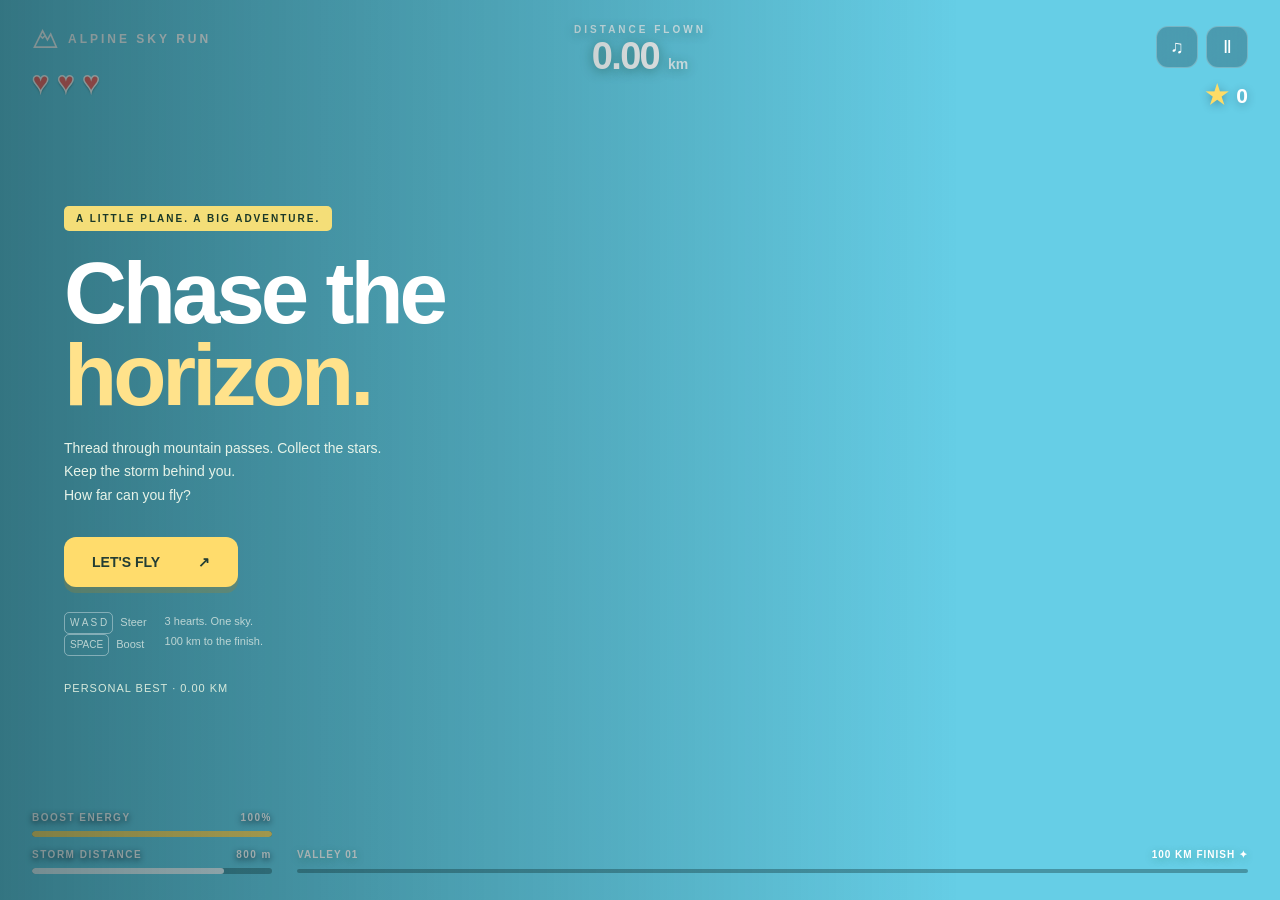
==== alpine-sky-run/index.html @ 5f42200d "Add Alpine Sky Run index.html" ====
<!doctype html>
<html lang="en"><head><meta charset="utf-8"><meta name="viewport" content="width=device-width,initial-scale=1,viewport-fit=cover"><meta name="theme-color" content="#122d35"><title>Alpine Sky Run — Mountain Flight</title><meta name="description" content="A colorful 3D mountain flight game. Dodge bridges, collect stars, and outrun the storm."><link rel="icon" href="data:image/svg+xml,%3Csvg xmlns='http://www.w3.org/2000/svg' viewBox='0 0 100 100'%3E%3Ctext y='.9em' font-size='85'%3E✈️%3C/text%3E%3C/svg%3E"><style>
*{box-sizing:border-box}html,body{margin:0;height:100%;overflow:hidden;background:#66cee6;font-family:Arial,Helvetica,sans-serif;color:#fff}button{font:inherit;cursor:pointer;border:0;color:inherit;touch-action:manipulation}button:focus-visible{outline:3px solid #ffdc69;outline-offset:4px}canvas{display:block;width:100%;height:100%;touch-action:none}.hud{position:absolute;inset:0;pointer-events:none;padding:26px 32px;display:flex;flex-direction:column;justify-content:space-between}.top{display:flex;align-items:start;justify-content:space-between;gap:15px}.brand{font-size:12px;font-weight:800;letter-spacing:3px;display:flex;gap:10px;align-items:center}.brand svg{width:26px;height:26px}.health{margin-top:14px;display:flex;gap:6px;color:#ff625d;font-size:29px;text-shadow:0 2px 2px #13343280;-webkit-text-stroke:1.5px white}.health .empty{color:#ffffff30}.centerstats{text-align:center;position:absolute;left:50%;transform:translateX(-50%);top:24px;text-shadow:0 2px 12px #12453080}.eyebrow{font-size:10px;letter-spacing:3px;font-weight:800;opacity:.8}.distance{font-size:38px;font-weight:900;letter-spacing:-1.7px}.distance small{font-size:14px;letter-spacing:0;opacity:.85}.actions{display:flex;gap:8px;pointer-events:auto}.iconbtn{background:#102f3a50;border:1px solid #ffffff40;border-radius:12px;width:42px;height:42px;backdrop-filter:blur(12px);font-size:18px}.starcount{display:flex;justify-content:end;align-items:center;gap:8px;margin-top:12px;font-weight:800;font-size:21px;text-shadow:0 2px 10px #1235}.starcount span:first-child{color:#ffdc66;font-size:26px}.bottom{display:flex;gap:25px;align-items:end}.flightstats{width:240px;max-width:35vw}.meterlabel{display:flex;justify-content:space-between;font-size:10px;font-weight:bold;letter-spacing:1.5px;margin:12px 0 8px;text-shadow:0 2px 6px #123}.track{height:6px;background:#0f33335e;border-radius:10px;overflow:hidden}.fill{height:100%;background:#ffdd63;transition:width .12s linear;border-radius:10px}.storm .fill{background:#e9f9ff}.journey{flex:1;text-shadow:0 2px 8px #1635;padding-bottom:1px}.journeylabels{display:flex;justify-content:space-between;font-size:10px;font-weight:800;letter-spacing:1px;margin-bottom:9px}.journey .track{height:4px}.journey .fill{background:white}.hint{position:absolute;bottom:105px;left:50%;transform:translateX(-50%);font-size:12px;letter-spacing:.5px;text-shadow:0 2px 8px #132;background:#193c3450;padding:9px 15px;border:1px solid #ffffff25;border-radius:30px;white-space:nowrap}.veil{position:absolute;inset:0;background:linear-gradient(90deg,#08272a88,transparent 75%);display:flex;align-items:center;padding:5vw;pointer-events:none}.panel{width:450px;max-width:92vw;pointer-events:auto}.tag{display:inline-block;color:#193828;background:#f4de78;padding:7px 12px;border-radius:5px;font-weight:800;font-size:10px;letter-spacing:2px}.panel h1{font-size:clamp(46px,6.8vw,88px);line-height:.94;letter-spacing:-4px;margin:21px 0}.panel h1 span{color:#ffe28b}.panel p{color:#e7f3e8;font-size:14px;line-height:1.7;max-width:330px}.primary{background:#ffdc6c;color:#233d34;padding:17px 28px;border-radius:12px;font-weight:900;font-size:14px;display:inline-flex;align-items:center;gap:38px;box-shadow:0 6px 0 #9d842d50;margin-top:15px}.primary:hover{background:#ffe694;transform:translateY(-1px)}.controlshelp{display:flex;gap:18px;color:#e8f0e9bd;font-size:11px;margin-top:25px;line-height:1.8}.key{border:1px solid #ffffff60;display:inline-block;border-radius:5px;padding:1px 5px;margin-right:4px;font-size:10px}.record{font-size:11px;color:#d7e9db;margin-top:26px;letter-spacing:1px}.hidden{display:none!important}.toast{position:absolute;top:24%;left:50%;transform:translateX(-50%);font-size:14px;font-weight:800;background:#173b3a88;border:1px solid #fff5;border-radius:30px;padding:12px 22px;pointer-events:none;opacity:0;transition:opacity .2s}.flash{position:absolute;inset:0;background:#ff4848;pointer-events:none;opacity:0}.touch{position:absolute;bottom:120px;left:25px;right:25px;display:none;justify-content:space-between;align-items:end;pointer-events:none}.stick{width:112px;height:112px;border-radius:50%;border:1px solid #fff7;background:#113a3d25;backdrop-filter:blur(5px);pointer-events:auto;position:relative;touch-action:none}.stick::before,.stick::after{content:'';position:absolute;background:#fff3}.stick::before{height:1px;width:72%;top:50%;left:14%}.stick::after{width:1px;height:72%;top:14%;left:50%}.knob{position:absolute;width:42px;height:42px;left:35px;top:35px;border-radius:50%;background:#ffffff7a;box-shadow:0 2px 10px #1935;pointer-events:none}.boost{width:79px;height:79px;border-radius:50%;background:#ffdc6c;color:#26463a;border:5px solid #fff5;pointer-events:auto;touch-action:none;font-size:12px;font-weight:900;box-shadow:0 6px 15px #1735}.boost span{font-size:24px;display:block}.resultstats{display:flex;gap:35px;margin:22px 0}.resultstats b{display:block;font-size:29px;letter-spacing:-1px}.resultstats label{font-size:10px;letter-spacing:2px;color:#e3f0e5aa}.error{position:absolute;inset:0;background:#17363e;display:flex;justify-content:center;align-items:center;padding:30px;text-align:center}
@media(pointer:coarse){.touch{display:flex}.hint{display:none}.desktophelp{display:none}}@media(max-width:650px){.hud{padding:20px 18px}.brand{letter-spacing:2px;font-size:9px}.brand svg{width:20px}.health{font-size:24px;margin-top:8px}.centerstats{top:67px}.distance{font-size:31px}.eyebrow{font-size:9px}.iconbtn{width:36px;height:36px}.starcount{font-size:17px;margin-top:8px}.bottom{gap:15px}.flightstats{width:150px;max-width:46vw}.meterlabel{font-size:8px;letter-spacing:1px}.journeylabels{font-size:8px;letter-spacing:.5px}.veil{padding:28px;align-items:center;background:linear-gradient(90deg,#08272a99,transparent)}.panel h1{font-size:60px;letter-spacing:-3px}.panel p{max-width:280px}.panel{padding-top:35px}.controlshelp{gap:12px}.touch{bottom:105px;left:18px;right:18px}.stick{width:100px;height:100px}.knob{left:29px;top:29px}.boost{width:72px;height:72px}.record{margin-top:18px}}@media(max-height:500px){.panel h1{font-size:48px;margin:13px 0}.panel p{margin:10px 0;font-size:12px}.controlshelp,.record{margin-top:12px}.primary{padding:12px 22px;margin-top:5px}.centerstats{top:18px}.touch{bottom:80px}.hud{padding:15px 24px}.flightstats .meterlabel{margin-top:7px}.hint{bottom:70px}}
</style></head><body>
<canvas id="world" aria-label="3D mountain flight game"></canvas>
<div class="hud"><div class="top"><div><div class="brand"><svg viewBox="0 0 32 32" fill="none"><path d="M3 26 13 6l6 11 4-7 7 16H3Z" stroke="currentColor" stroke-width="2"/><path d="m10 12 3 3 3-3" stroke="currentColor" stroke-width="2"/></svg>ALPINE SKY RUN</div><div class="health" id="health">♥ ♥ ♥</div></div><div class="centerstats"><div class="eyebrow">DISTANCE FLOWN</div><div class="distance"><span id="distance">0.00</span> <small>km</small></div></div><div><div class="actions"><button id="sound" class="iconbtn" aria-label="Turn sound on" title="Sound">♫</button><button id="pause" class="iconbtn" aria-label="Pause game" title="Pause (Esc)">Ⅱ</button></div><div class="starcount"><span>★</span><span id="stars">0</span></div></div></div><div class="bottom"><div class="flightstats"><div class="meterlabel"><span>BOOST ENERGY</span><span id="energytext">100%</span></div><div class="track"><div class="fill" id="energyfill" style="width:100%"></div></div><div class="storm"><div class="meterlabel"><span>STORM DISTANCE</span><span id="stormtext">800 m</span></div><div class="track"><div class="fill" id="stormfill" style="width:80%"></div></div></div></div><div class="journey"><div class="journeylabels"><span id="level">VALLEY 01</span><span>100 KM FINISH ✦</span></div><div class="track"><div class="fill" id="progress" style="width:0%"></div></div></div></div></div>
<div class="hint hidden" id="hint">Arrow keys / WASD to steer · Hold Space to boost</div>
<div class="touch hidden" id="touch"><div class="stick" id="stick" role="application" aria-label="Flight joystick"><div class="knob" id="knob"></div></div><button class="boost" id="boost" aria-label="Hold to boost"><span>ϟ</span>BOOST</button></div>
<div class="veil" id="menu"><div class="panel"><div class="tag" id="tag">A LITTLE PLANE. A BIG ADVENTURE.</div><h1 id="title">Chase the<br><span>horizon.</span></h1><p id="description">Thread through mountain passes. Collect the stars. Keep the storm behind you.<br>How far can you fly?</p><div class="resultstats hidden" id="results"><div><b id="finaldistance">0.00 km</b><label>DISTANCE</label></div><div><b id="finalstars">0</b><label>STARS</label></div></div><button class="primary" id="start">LET'S FLY <span>↗</span></button><div class="controlshelp" id="help"><div class="desktophelp"><span class="key">W A S D</span> Steer<br><span class="key">SPACE</span> Boost</div><div>3 hearts. One sky.<br><span id="touchhelp">100 km to the finish.</span></div></div><div class="record" id="record">PERSONAL BEST · 0.00 KM</div></div></div>
<div class="toast" id="toast" aria-live="polite"></div><div class="flash" id="flash"></div>
<script src="three.min.js"></script><script src="game.js"></script></body></html>
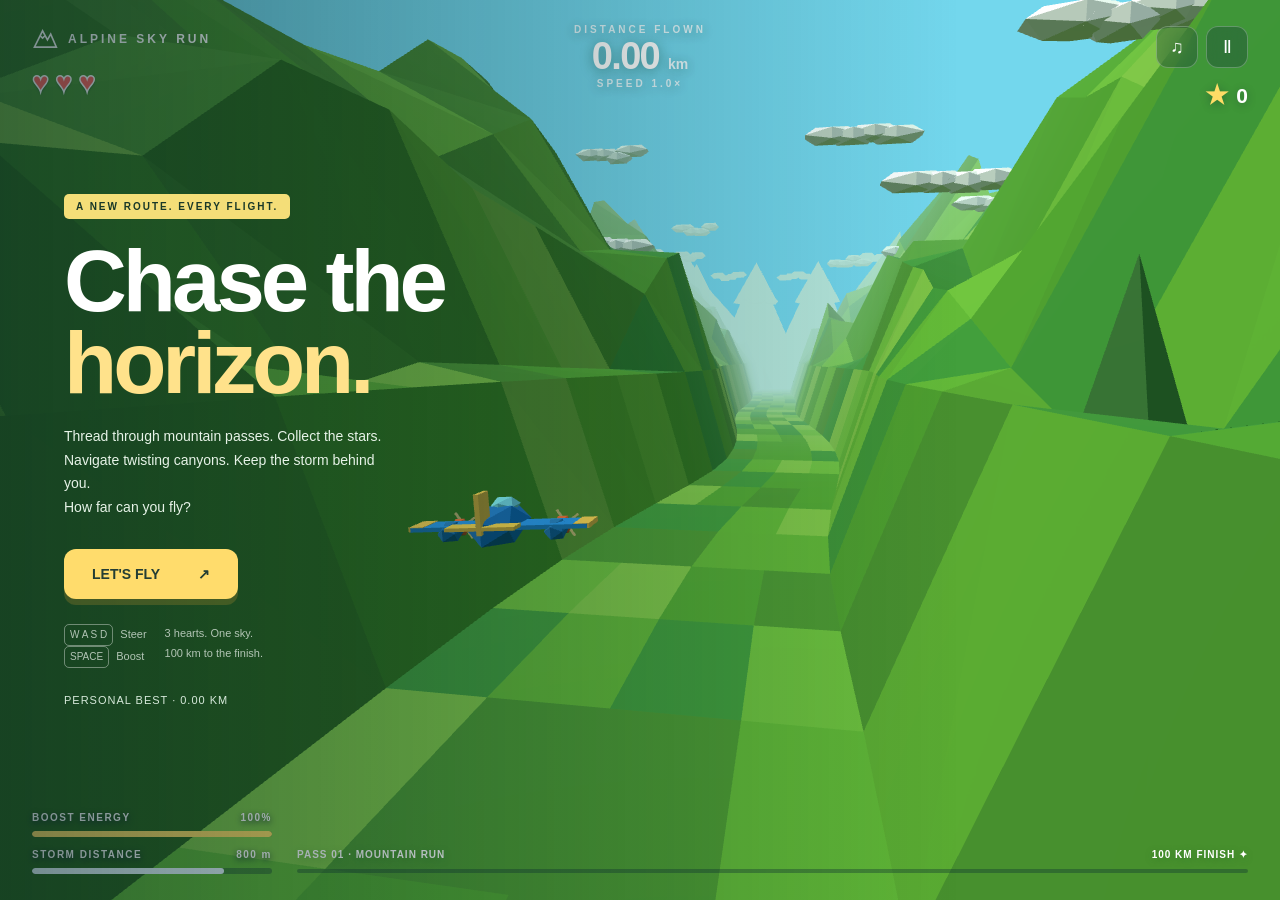
==== commit 78ceff18: "Add randomized hazards, winding canyons and speed progression" ====
--- a/alpine-sky-run/index.html
+++ b/alpine-sky-run/index.html
@@ -4,9 +4,9 @@
 @media(pointer:coarse){.touch{display:flex}.hint{display:none}.desktophelp{display:none}}@media(max-width:650px){.hud{padding:20px 18px}.brand{letter-spacing:2px;font-size:9px}.brand svg{width:20px}.health{font-size:24px;margin-top:8px}.centerstats{top:67px}.distance{font-size:31px}.eyebrow{font-size:9px}.iconbtn{width:36px;height:36px}.starcount{font-size:17px;margin-top:8px}.bottom{gap:15px}.flightstats{width:150px;max-width:46vw}.meterlabel{font-size:8px;letter-spacing:1px}.journeylabels{font-size:8px;letter-spacing:.5px}.veil{padding:28px;align-items:center;background:linear-gradient(90deg,#08272a99,transparent)}.panel h1{font-size:60px;letter-spacing:-3px}.panel p{max-width:280px}.panel{padding-top:35px}.controlshelp{gap:12px}.touch{bottom:105px;left:18px;right:18px}.stick{width:100px;height:100px}.knob{left:29px;top:29px}.boost{width:72px;height:72px}.record{margin-top:18px}}@media(max-height:500px){.panel h1{font-size:48px;margin:13px 0}.panel p{margin:10px 0;font-size:12px}.controlshelp,.record{margin-top:12px}.primary{padding:12px 22px;margin-top:5px}.centerstats{top:18px}.touch{bottom:80px}.hud{padding:15px 24px}.flightstats .meterlabel{margin-top:7px}.hint{bottom:70px}}
 </style></head><body>
 <canvas id="world" aria-label="3D mountain flight game"></canvas>
-<div class="hud"><div class="top"><div><div class="brand"><svg viewBox="0 0 32 32" fill="none"><path d="M3 26 13 6l6 11 4-7 7 16H3Z" stroke="currentColor" stroke-width="2"/><path d="m10 12 3 3 3-3" stroke="currentColor" stroke-width="2"/></svg>ALPINE SKY RUN</div><div class="health" id="health">♥ ♥ ♥</div></div><div class="centerstats"><div class="eyebrow">DISTANCE FLOWN</div><div class="distance"><span id="distance">0.00</span> <small>km</small></div></div><div><div class="actions"><button id="sound" class="iconbtn" aria-label="Turn sound on" title="Sound">♫</button><button id="pause" class="iconbtn" aria-label="Pause game" title="Pause (Esc)">Ⅱ</button></div><div class="starcount"><span>★</span><span id="stars">0</span></div></div></div><div class="bottom"><div class="flightstats"><div class="meterlabel"><span>BOOST ENERGY</span><span id="energytext">100%</span></div><div class="track"><div class="fill" id="energyfill" style="width:100%"></div></div><div class="storm"><div class="meterlabel"><span>STORM DISTANCE</span><span id="stormtext">800 m</span></div><div class="track"><div class="fill" id="stormfill" style="width:80%"></div></div></div></div><div class="journey"><div class="journeylabels"><span id="level">VALLEY 01</span><span>100 KM FINISH ✦</span></div><div class="track"><div class="fill" id="progress" style="width:0%"></div></div></div></div></div>
+<div class="hud"><div class="top"><div><div class="brand"><svg viewBox="0 0 32 32" fill="none"><path d="M3 26 13 6l6 11 4-7 7 16H3Z" stroke="currentColor" stroke-width="2"/><path d="m10 12 3 3 3-3" stroke="currentColor" stroke-width="2"/></svg>ALPINE SKY RUN</div><div class="health" id="health">♥ ♥ ♥</div></div><div class="centerstats"><div class="eyebrow">DISTANCE FLOWN</div><div class="distance"><span id="distance">0.00</span> <small>km</small></div><div class="eyebrow" id="speed">SPEED 1.0×</div></div><div><div class="actions"><button id="sound" class="iconbtn" aria-label="Turn sound on" title="Sound">♫</button><button id="pause" class="iconbtn" aria-label="Pause game" title="Pause (Esc)">Ⅱ</button></div><div class="starcount"><span>★</span><span id="stars">0</span></div></div></div><div class="bottom"><div class="flightstats"><div class="meterlabel"><span>BOOST ENERGY</span><span id="energytext">100%</span></div><div class="track"><div class="fill" id="energyfill" style="width:100%"></div></div><div class="storm"><div class="meterlabel"><span>STORM DISTANCE</span><span id="stormtext">800 m</span></div><div class="track"><div class="fill" id="stormfill" style="width:80%"></div></div></div></div><div class="journey"><div class="journeylabels"><span id="level">VALLEY 01</span><span>100 KM FINISH ✦</span></div><div class="track"><div class="fill" id="progress" style="width:0%"></div></div></div></div></div>
 <div class="hint hidden" id="hint">Arrow keys / WASD to steer · Hold Space to boost</div>
 <div class="touch hidden" id="touch"><div class="stick" id="stick" role="application" aria-label="Flight joystick"><div class="knob" id="knob"></div></div><button class="boost" id="boost" aria-label="Hold to boost"><span>ϟ</span>BOOST</button></div>
-<div class="veil" id="menu"><div class="panel"><div class="tag" id="tag">A LITTLE PLANE. A BIG ADVENTURE.</div><h1 id="title">Chase the<br><span>horizon.</span></h1><p id="description">Thread through mountain passes. Collect the stars. Keep the storm behind you.<br>How far can you fly?</p><div class="resultstats hidden" id="results"><div><b id="finaldistance">0.00 km</b><label>DISTANCE</label></div><div><b id="finalstars">0</b><label>STARS</label></div></div><button class="primary" id="start">LET'S FLY <span>↗</span></button><div class="controlshelp" id="help"><div class="desktophelp"><span class="key">W A S D</span> Steer<br><span class="key">SPACE</span> Boost</div><div>3 hearts. One sky.<br><span id="touchhelp">100 km to the finish.</span></div></div><div class="record" id="record">PERSONAL BEST · 0.00 KM</div></div></div>
+<div class="veil" id="menu"><div class="panel"><div class="tag" id="tag">A NEW ROUTE. EVERY FLIGHT.</div><h1 id="title">Chase the<br><span>horizon.</span></h1><p id="description">Thread through mountain passes. Collect the stars. Navigate twisting canyons. Keep the storm behind you.<br>How far can you fly?</p><div class="resultstats hidden" id="results"><div><b id="finaldistance">0.00 km</b><label>DISTANCE</label></div><div><b id="finalstars">0</b><label>STARS</label></div></div><button class="primary" id="start">LET'S FLY <span>↗</span></button><div class="controlshelp" id="help"><div class="desktophelp"><span class="key">W A S D</span> Steer<br><span class="key">SPACE</span> Boost</div><div>3 hearts. One sky.<br><span id="touchhelp">100 km to the finish.</span></div></div><div class="record" id="record">PERSONAL BEST · 0.00 KM</div></div></div>
 <div class="toast" id="toast" aria-live="polite"></div><div class="flash" id="flash"></div>
-<script src="three.min.js"></script><script src="game.js"></script></body></html>
+<script src="three.min.js"></script><script src="course.js?v=2"></script><script src="game.js?v=2"></script></body></html>
